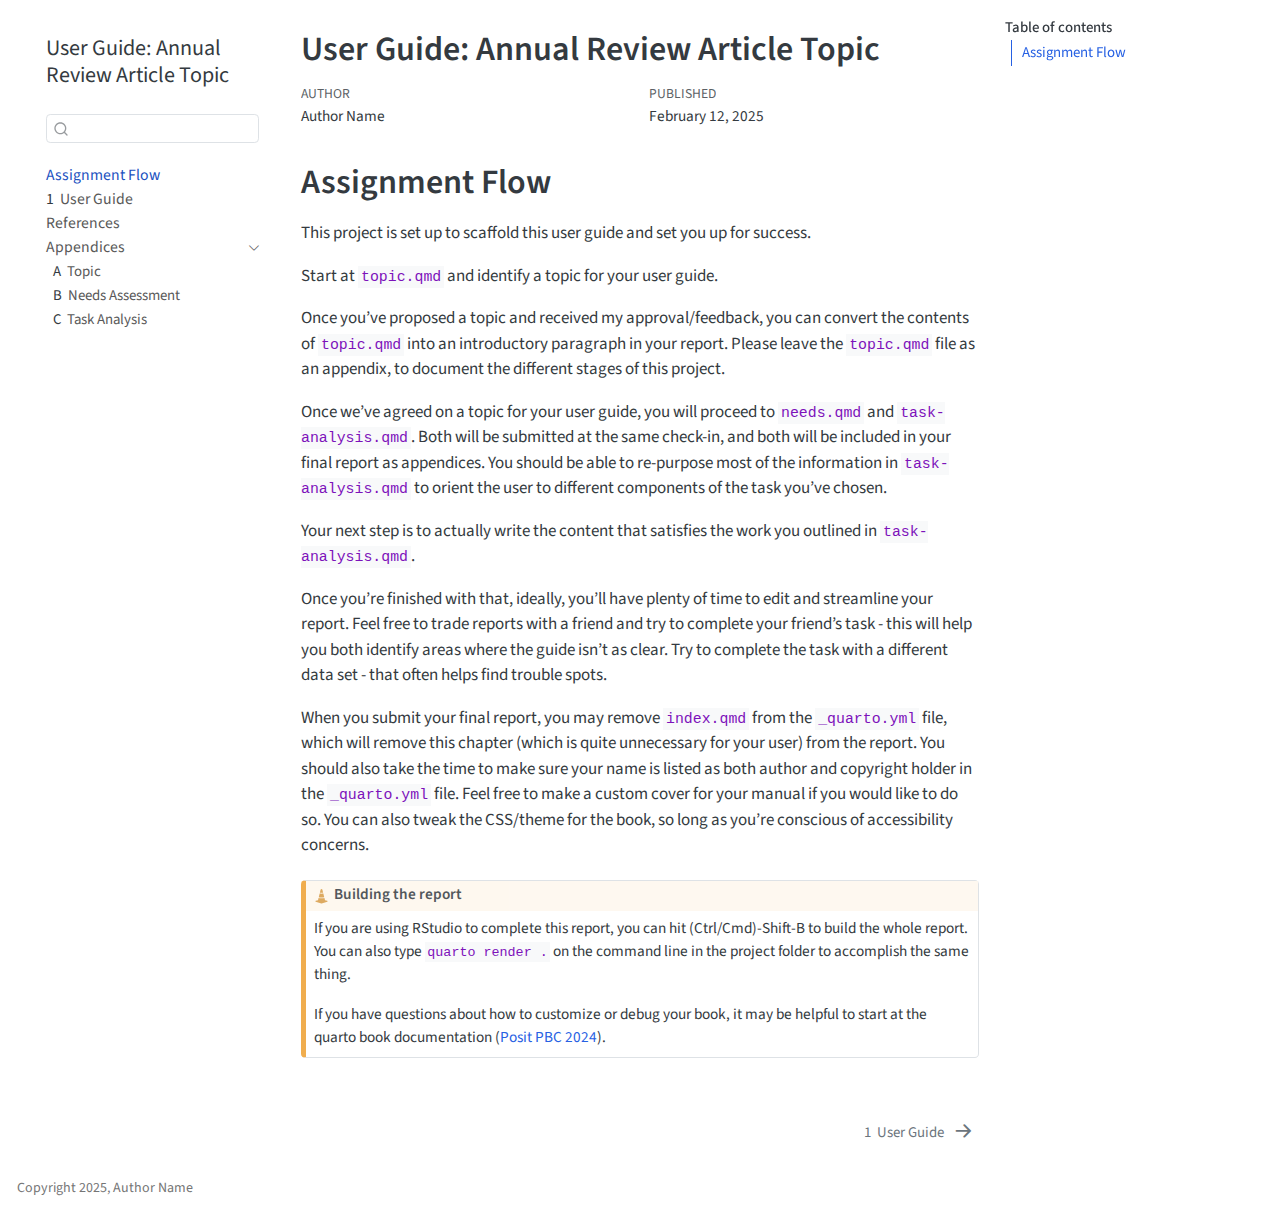
==== docs/index.html @ d57cb424 "will it commit" ====
<!DOCTYPE html>
<html xmlns="http://www.w3.org/1999/xhtml" lang="en" xml:lang="en"><head>

<meta charset="utf-8">
<meta name="generator" content="quarto-1.4.548">

<meta name="viewport" content="width=device-width, initial-scale=1.0, user-scalable=yes">

<meta name="author" content="Author Name">
<meta name="dcterms.date" content="2025-02-12">

<title>User Guide: Annual Review Article Topic</title>
<style>
code{white-space: pre-wrap;}
span.smallcaps{font-variant: small-caps;}
div.columns{display: flex; gap: min(4vw, 1.5em);}
div.column{flex: auto; overflow-x: auto;}
div.hanging-indent{margin-left: 1.5em; text-indent: -1.5em;}
ul.task-list{list-style: none;}
ul.task-list li input[type="checkbox"] {
  width: 0.8em;
  margin: 0 0.8em 0.2em -1em; /* quarto-specific, see https://github.com/quarto-dev/quarto-cli/issues/4556 */ 
  vertical-align: middle;
}
/* CSS for citations */
div.csl-bib-body { }
div.csl-entry {
  clear: both;
  margin-bottom: 0em;
}
.hanging-indent div.csl-entry {
  margin-left:2em;
  text-indent:-2em;
}
div.csl-left-margin {
  min-width:2em;
  float:left;
}
div.csl-right-inline {
  margin-left:2em;
  padding-left:1em;
}
div.csl-indent {
  margin-left: 2em;
}</style>


<script src="site_libs/quarto-nav/quarto-nav.js"></script>
<script src="site_libs/quarto-nav/headroom.min.js"></script>
<script src="site_libs/clipboard/clipboard.min.js"></script>
<script src="site_libs/quarto-search/autocomplete.umd.js"></script>
<script src="site_libs/quarto-search/fuse.min.js"></script>
<script src="site_libs/quarto-search/quarto-search.js"></script>
<meta name="quarto:offset" content="./">
<link href="./guide.html" rel="next">
<script src="site_libs/quarto-html/quarto.js"></script>
<script src="site_libs/quarto-html/popper.min.js"></script>
<script src="site_libs/quarto-html/tippy.umd.min.js"></script>
<script src="site_libs/quarto-html/anchor.min.js"></script>
<link href="site_libs/quarto-html/tippy.css" rel="stylesheet">
<link href="site_libs/quarto-html/quarto-syntax-highlighting.css" rel="stylesheet" id="quarto-text-highlighting-styles">
<script src="site_libs/bootstrap/bootstrap.min.js"></script>
<link href="site_libs/bootstrap/bootstrap-icons.css" rel="stylesheet">
<link href="site_libs/bootstrap/bootstrap.min.css" rel="stylesheet" id="quarto-bootstrap" data-mode="light">
<script id="quarto-search-options" type="application/json">{
  "location": "sidebar",
  "copy-button": false,
  "collapse-after": 3,
  "panel-placement": "start",
  "type": "textbox",
  "limit": 50,
  "keyboard-shortcut": [
    "f",
    "/",
    "s"
  ],
  "show-item-context": false,
  "language": {
    "search-no-results-text": "No results",
    "search-matching-documents-text": "matching documents",
    "search-copy-link-title": "Copy link to search",
    "search-hide-matches-text": "Hide additional matches",
    "search-more-match-text": "more match in this document",
    "search-more-matches-text": "more matches in this document",
    "search-clear-button-title": "Clear",
    "search-text-placeholder": "",
    "search-detached-cancel-button-title": "Cancel",
    "search-submit-button-title": "Submit",
    "search-label": "Search"
  }
}</script>


</head>

<body class="nav-sidebar floating">

<div id="quarto-search-results"></div>
  <header id="quarto-header" class="headroom fixed-top">
  <nav class="quarto-secondary-nav">
    <div class="container-fluid d-flex">
      <button type="button" class="quarto-btn-toggle btn" data-bs-toggle="collapse" data-bs-target=".quarto-sidebar-collapse-item" aria-controls="quarto-sidebar" aria-expanded="false" aria-label="Toggle sidebar navigation" onclick="if (window.quartoToggleHeadroom) { window.quartoToggleHeadroom(); }">
        <i class="bi bi-layout-text-sidebar-reverse"></i>
      </button>
        <nav class="quarto-page-breadcrumbs" aria-label="breadcrumb"><ol class="breadcrumb"><li class="breadcrumb-item"><a href="./index.html">Assignment Flow</a></li></ol></nav>
        <a class="flex-grow-1" role="button" data-bs-toggle="collapse" data-bs-target=".quarto-sidebar-collapse-item" aria-controls="quarto-sidebar" aria-expanded="false" aria-label="Toggle sidebar navigation" onclick="if (window.quartoToggleHeadroom) { window.quartoToggleHeadroom(); }">      
        </a>
      <button type="button" class="btn quarto-search-button" aria-label="" onclick="window.quartoOpenSearch();">
        <i class="bi bi-search"></i>
      </button>
    </div>
  </nav>
</header>
<!-- content -->
<div id="quarto-content" class="quarto-container page-columns page-rows-contents page-layout-article">
<!-- sidebar -->
  <nav id="quarto-sidebar" class="sidebar collapse collapse-horizontal quarto-sidebar-collapse-item sidebar-navigation floating overflow-auto">
    <div class="pt-lg-2 mt-2 text-left sidebar-header">
    <div class="sidebar-title mb-0 py-0">
      <a href="./">User Guide: Annual Review Article Topic</a> 
    </div>
      </div>
        <div class="mt-2 flex-shrink-0 align-items-center">
        <div class="sidebar-search">
        <div id="quarto-search" class="" title="Search"></div>
        </div>
        </div>
    <div class="sidebar-menu-container"> 
    <ul class="list-unstyled mt-1">
        <li class="sidebar-item">
  <div class="sidebar-item-container"> 
  <a href="./index.html" class="sidebar-item-text sidebar-link active">
 <span class="menu-text">Assignment Flow</span></a>
  </div>
</li>
        <li class="sidebar-item">
  <div class="sidebar-item-container"> 
  <a href="./guide.html" class="sidebar-item-text sidebar-link">
 <span class="menu-text"><span class="chapter-number">1</span>&nbsp; <span class="chapter-title">User Guide</span></span></a>
  </div>
</li>
        <li class="sidebar-item">
  <div class="sidebar-item-container"> 
  <a href="./references.html" class="sidebar-item-text sidebar-link">
 <span class="menu-text">References</span></a>
  </div>
</li>
        <li class="sidebar-item sidebar-item-section">
      <div class="sidebar-item-container"> 
            <a class="sidebar-item-text sidebar-link text-start" data-bs-toggle="collapse" data-bs-target="#quarto-sidebar-section-1" aria-expanded="true">
 <span class="menu-text">Appendices</span></a>
          <a class="sidebar-item-toggle text-start" data-bs-toggle="collapse" data-bs-target="#quarto-sidebar-section-1" aria-expanded="true" aria-label="Toggle section">
            <i class="bi bi-chevron-right ms-2"></i>
          </a> 
      </div>
      <ul id="quarto-sidebar-section-1" class="collapse list-unstyled sidebar-section depth1 show">  
          <li class="sidebar-item">
  <div class="sidebar-item-container"> 
  <a href="./topic.html" class="sidebar-item-text sidebar-link">
 <span class="menu-text"><span class="chapter-number">A</span>&nbsp; <span class="chapter-title">Topic</span></span></a>
  </div>
</li>
          <li class="sidebar-item">
  <div class="sidebar-item-container"> 
  <a href="./needs.html" class="sidebar-item-text sidebar-link">
 <span class="menu-text"><span class="chapter-number">B</span>&nbsp; <span class="chapter-title">Needs Assessment</span></span></a>
  </div>
</li>
          <li class="sidebar-item">
  <div class="sidebar-item-container"> 
  <a href="./task-analysis.html" class="sidebar-item-text sidebar-link">
 <span class="menu-text"><span class="chapter-number">C</span>&nbsp; <span class="chapter-title">Task Analysis</span></span></a>
  </div>
</li>
      </ul>
  </li>
    </ul>
    </div>
</nav>
<div id="quarto-sidebar-glass" class="quarto-sidebar-collapse-item" data-bs-toggle="collapse" data-bs-target=".quarto-sidebar-collapse-item"></div>
<!-- margin-sidebar -->
    <div id="quarto-margin-sidebar" class="sidebar margin-sidebar">
        <nav id="TOC" role="doc-toc" class="toc-active">
    <h2 id="toc-title">Table of contents</h2>
   
  <ul>
  <li><a href="#assignment-flow" id="toc-assignment-flow" class="nav-link active" data-scroll-target="#assignment-flow">Assignment Flow</a></li>
  </ul>
</nav>
    </div>
<!-- main -->
<main class="content" id="quarto-document-content">

<header id="title-block-header" class="quarto-title-block default">
<div class="quarto-title">
<h1 class="title">User Guide: Annual Review Article Topic</h1>
</div>



<div class="quarto-title-meta">

    <div>
    <div class="quarto-title-meta-heading">Author</div>
    <div class="quarto-title-meta-contents">
             <p>Author Name </p>
          </div>
  </div>
    
    <div>
    <div class="quarto-title-meta-heading">Published</div>
    <div class="quarto-title-meta-contents">
      <p class="date">February 12, 2025</p>
    </div>
  </div>
  
    
  </div>
  


</header>


<section id="assignment-flow" class="level1 unnumbered">
<h1 class="unnumbered">Assignment Flow</h1>
<p>This project is set up to scaffold this user guide and set you up for success.</p>
<p>Start at <code>topic.qmd</code> and identify a topic for your user guide.</p>
<p>Once you’ve proposed a topic and received my approval/feedback, you can convert the contents of <code>topic.qmd</code> into an introductory paragraph in your report. Please leave the <code>topic.qmd</code> file as an appendix, to document the different stages of this project.</p>
<p>Once we’ve agreed on a topic for your user guide, you will proceed to <code>needs.qmd</code> and <code>task-analysis.qmd</code>. Both will be submitted at the same check-in, and both will be included in your final report as appendices. You should be able to re-purpose most of the information in <code>task-analysis.qmd</code> to orient the user to different components of the task you’ve chosen.</p>
<p>Your next step is to actually write the content that satisfies the work you outlined in <code>task-analysis.qmd</code>.</p>
<p>Once you’re finished with that, ideally, you’ll have plenty of time to edit and streamline your report. Feel free to trade reports with a friend and try to complete your friend’s task - this will help you both identify areas where the guide isn’t as clear. Try to complete the task with a different data set - that often helps find trouble spots.</p>
<p>When you submit your final report, you may remove <code>index.qmd</code> from the <code>_quarto.yml</code> file, which will remove this chapter (which is quite unnecessary for your user) from the report. You should also take the time to make sure your name is listed as both author and copyright holder in the <code>_quarto.yml</code> file. Feel free to make a custom cover for your manual if you would like to do so. You can also tweak the CSS/theme for the book, so long as you’re conscious of accessibility concerns.</p>
<div class="callout callout-style-default callout-caution callout-titled">
<div class="callout-header d-flex align-content-center">
<div class="callout-icon-container">
<i class="callout-icon"></i>
</div>
<div class="callout-title-container flex-fill">
Building the report
</div>
</div>
<div class="callout-body-container callout-body">
<p>If you are using RStudio to complete this report, you can hit (Ctrl/Cmd)-Shift-B to build the whole report. You can also type <code>quarto render .</code> on the command line in the project folder to accomplish the same thing.</p>
<p>If you have questions about how to customize or debug your book, it may be helpful to start at the quarto book documentation <span class="citation" data-cites="positpbcCreatingBook2024">(<a href="references.html#ref-positpbcCreatingBook2024" role="doc-biblioref">Posit PBC 2024</a>)</span>.</p>
</div>
</div>


<div id="refs" class="references csl-bib-body hanging-indent" data-entry-spacing="0" role="list" style="display: none">
<div id="ref-positpbcCreatingBook2024" class="csl-entry" role="listitem">
Posit PBC. 2024. <span>“Creating a Book. Quarto.”</span> July 1, 2024. <a href="https://quarto.org/docs/books/">https://quarto.org/docs/books/</a>.
</div>
</div>
</section>

</main> <!-- /main -->
<script id="quarto-html-after-body" type="application/javascript">
window.document.addEventListener("DOMContentLoaded", function (event) {
  const toggleBodyColorMode = (bsSheetEl) => {
    const mode = bsSheetEl.getAttribute("data-mode");
    const bodyEl = window.document.querySelector("body");
    if (mode === "dark") {
      bodyEl.classList.add("quarto-dark");
      bodyEl.classList.remove("quarto-light");
    } else {
      bodyEl.classList.add("quarto-light");
      bodyEl.classList.remove("quarto-dark");
    }
  }
  const toggleBodyColorPrimary = () => {
    const bsSheetEl = window.document.querySelector("link#quarto-bootstrap");
    if (bsSheetEl) {
      toggleBodyColorMode(bsSheetEl);
    }
  }
  toggleBodyColorPrimary();  
  const icon = "";
  const anchorJS = new window.AnchorJS();
  anchorJS.options = {
    placement: 'right',
    icon: icon
  };
  anchorJS.add('.anchored');
  const isCodeAnnotation = (el) => {
    for (const clz of el.classList) {
      if (clz.startsWith('code-annotation-')) {                     
        return true;
      }
    }
    return false;
  }
  const clipboard = new window.ClipboardJS('.code-copy-button', {
    text: function(trigger) {
      const codeEl = trigger.previousElementSibling.cloneNode(true);
      for (const childEl of codeEl.children) {
        if (isCodeAnnotation(childEl)) {
          childEl.remove();
        }
      }
      return codeEl.innerText;
    }
  });
  clipboard.on('success', function(e) {
    // button target
    const button = e.trigger;
    // don't keep focus
    button.blur();
    // flash "checked"
    button.classList.add('code-copy-button-checked');
    var currentTitle = button.getAttribute("title");
    button.setAttribute("title", "Copied!");
    let tooltip;
    if (window.bootstrap) {
      button.setAttribute("data-bs-toggle", "tooltip");
      button.setAttribute("data-bs-placement", "left");
      button.setAttribute("data-bs-title", "Copied!");
      tooltip = new bootstrap.Tooltip(button, 
        { trigger: "manual", 
          customClass: "code-copy-button-tooltip",
          offset: [0, -8]});
      tooltip.show();    
    }
    setTimeout(function() {
      if (tooltip) {
        tooltip.hide();
        button.removeAttribute("data-bs-title");
        button.removeAttribute("data-bs-toggle");
        button.removeAttribute("data-bs-placement");
      }
      button.setAttribute("title", currentTitle);
      button.classList.remove('code-copy-button-checked');
    }, 1000);
    // clear code selection
    e.clearSelection();
  });
  function tippyHover(el, contentFn, onTriggerFn, onUntriggerFn) {
    const config = {
      allowHTML: true,
      maxWidth: 500,
      delay: 100,
      arrow: false,
      appendTo: function(el) {
          return el.parentElement;
      },
      interactive: true,
      interactiveBorder: 10,
      theme: 'quarto',
      placement: 'bottom-start',
    };
    if (contentFn) {
      config.content = contentFn;
    }
    if (onTriggerFn) {
      config.onTrigger = onTriggerFn;
    }
    if (onUntriggerFn) {
      config.onUntrigger = onUntriggerFn;
    }
    window.tippy(el, config); 
  }
  const noterefs = window.document.querySelectorAll('a[role="doc-noteref"]');
  for (var i=0; i<noterefs.length; i++) {
    const ref = noterefs[i];
    tippyHover(ref, function() {
      // use id or data attribute instead here
      let href = ref.getAttribute('data-footnote-href') || ref.getAttribute('href');
      try { href = new URL(href).hash; } catch {}
      const id = href.replace(/^#\/?/, "");
      const note = window.document.getElementById(id);
      return note.innerHTML;
    });
  }
  const xrefs = window.document.querySelectorAll('a.quarto-xref');
  const processXRef = (id, note) => {
    // Strip column container classes
    const stripColumnClz = (el) => {
      el.classList.remove("page-full", "page-columns");
      if (el.children) {
        for (const child of el.children) {
          stripColumnClz(child);
        }
      }
    }
    stripColumnClz(note)
    if (id === null || id.startsWith('sec-')) {
      // Special case sections, only their first couple elements
      const container = document.createElement("div");
      if (note.children && note.children.length > 2) {
        container.appendChild(note.children[0].cloneNode(true));
        for (let i = 1; i < note.children.length; i++) {
          const child = note.children[i];
          if (child.tagName === "P" && child.innerText === "") {
            continue;
          } else {
            container.appendChild(child.cloneNode(true));
            break;
          }
        }
        if (window.Quarto?.typesetMath) {
          window.Quarto.typesetMath(container);
        }
        return container.innerHTML
      } else {
        if (window.Quarto?.typesetMath) {
          window.Quarto.typesetMath(note);
        }
        return note.innerHTML;
      }
    } else {
      // Remove any anchor links if they are present
      const anchorLink = note.querySelector('a.anchorjs-link');
      if (anchorLink) {
        anchorLink.remove();
      }
      if (window.Quarto?.typesetMath) {
        window.Quarto.typesetMath(note);
      }
      // TODO in 1.5, we should make sure this works without a callout special case
      if (note.classList.contains("callout")) {
        return note.outerHTML;
      } else {
        return note.innerHTML;
      }
    }
  }
  for (var i=0; i<xrefs.length; i++) {
    const xref = xrefs[i];
    tippyHover(xref, undefined, function(instance) {
      instance.disable();
      let url = xref.getAttribute('href');
      let hash = undefined; 
      if (url.startsWith('#')) {
        hash = url;
      } else {
        try { hash = new URL(url).hash; } catch {}
      }
      if (hash) {
        const id = hash.replace(/^#\/?/, "");
        const note = window.document.getElementById(id);
        if (note !== null) {
          try {
            const html = processXRef(id, note.cloneNode(true));
            instance.setContent(html);
          } finally {
            instance.enable();
            instance.show();
          }
        } else {
          // See if we can fetch this
          fetch(url.split('#')[0])
          .then(res => res.text())
          .then(html => {
            const parser = new DOMParser();
            const htmlDoc = parser.parseFromString(html, "text/html");
            const note = htmlDoc.getElementById(id);
            if (note !== null) {
              const html = processXRef(id, note);
              instance.setContent(html);
            } 
          }).finally(() => {
            instance.enable();
            instance.show();
          });
        }
      } else {
        // See if we can fetch a full url (with no hash to target)
        // This is a special case and we should probably do some content thinning / targeting
        fetch(url)
        .then(res => res.text())
        .then(html => {
          const parser = new DOMParser();
          const htmlDoc = parser.parseFromString(html, "text/html");
          const note = htmlDoc.querySelector('main.content');
          if (note !== null) {
            // This should only happen for chapter cross references
            // (since there is no id in the URL)
            // remove the first header
            if (note.children.length > 0 && note.children[0].tagName === "HEADER") {
              note.children[0].remove();
            }
            const html = processXRef(null, note);
            instance.setContent(html);
          } 
        }).finally(() => {
          instance.enable();
          instance.show();
        });
      }
    }, function(instance) {
    });
  }
      let selectedAnnoteEl;
      const selectorForAnnotation = ( cell, annotation) => {
        let cellAttr = 'data-code-cell="' + cell + '"';
        let lineAttr = 'data-code-annotation="' +  annotation + '"';
        const selector = 'span[' + cellAttr + '][' + lineAttr + ']';
        return selector;
      }
      const selectCodeLines = (annoteEl) => {
        const doc = window.document;
        const targetCell = annoteEl.getAttribute("data-target-cell");
        const targetAnnotation = annoteEl.getAttribute("data-target-annotation");
        const annoteSpan = window.document.querySelector(selectorForAnnotation(targetCell, targetAnnotation));
        const lines = annoteSpan.getAttribute("data-code-lines").split(",");
        const lineIds = lines.map((line) => {
          return targetCell + "-" + line;
        })
        let top = null;
        let height = null;
        let parent = null;
        if (lineIds.length > 0) {
            //compute the position of the single el (top and bottom and make a div)
            const el = window.document.getElementById(lineIds[0]);
            top = el.offsetTop;
            height = el.offsetHeight;
            parent = el.parentElement.parentElement;
          if (lineIds.length > 1) {
            const lastEl = window.document.getElementById(lineIds[lineIds.length - 1]);
            const bottom = lastEl.offsetTop + lastEl.offsetHeight;
            height = bottom - top;
          }
          if (top !== null && height !== null && parent !== null) {
            // cook up a div (if necessary) and position it 
            let div = window.document.getElementById("code-annotation-line-highlight");
            if (div === null) {
              div = window.document.createElement("div");
              div.setAttribute("id", "code-annotation-line-highlight");
              div.style.position = 'absolute';
              parent.appendChild(div);
            }
            div.style.top = top - 2 + "px";
            div.style.height = height + 4 + "px";
            div.style.left = 0;
            let gutterDiv = window.document.getElementById("code-annotation-line-highlight-gutter");
            if (gutterDiv === null) {
              gutterDiv = window.document.createElement("div");
              gutterDiv.setAttribute("id", "code-annotation-line-highlight-gutter");
              gutterDiv.style.position = 'absolute';
              const codeCell = window.document.getElementById(targetCell);
              const gutter = codeCell.querySelector('.code-annotation-gutter');
              gutter.appendChild(gutterDiv);
            }
            gutterDiv.style.top = top - 2 + "px";
            gutterDiv.style.height = height + 4 + "px";
          }
          selectedAnnoteEl = annoteEl;
        }
      };
      const unselectCodeLines = () => {
        const elementsIds = ["code-annotation-line-highlight", "code-annotation-line-highlight-gutter"];
        elementsIds.forEach((elId) => {
          const div = window.document.getElementById(elId);
          if (div) {
            div.remove();
          }
        });
        selectedAnnoteEl = undefined;
      };
        // Handle positioning of the toggle
    window.addEventListener(
      "resize",
      throttle(() => {
        elRect = undefined;
        if (selectedAnnoteEl) {
          selectCodeLines(selectedAnnoteEl);
        }
      }, 10)
    );
    function throttle(fn, ms) {
    let throttle = false;
    let timer;
      return (...args) => {
        if(!throttle) { // first call gets through
            fn.apply(this, args);
            throttle = true;
        } else { // all the others get throttled
            if(timer) clearTimeout(timer); // cancel #2
            timer = setTimeout(() => {
              fn.apply(this, args);
              timer = throttle = false;
            }, ms);
        }
      };
    }
      // Attach click handler to the DT
      const annoteDls = window.document.querySelectorAll('dt[data-target-cell]');
      for (const annoteDlNode of annoteDls) {
        annoteDlNode.addEventListener('click', (event) => {
          const clickedEl = event.target;
          if (clickedEl !== selectedAnnoteEl) {
            unselectCodeLines();
            const activeEl = window.document.querySelector('dt[data-target-cell].code-annotation-active');
            if (activeEl) {
              activeEl.classList.remove('code-annotation-active');
            }
            selectCodeLines(clickedEl);
            clickedEl.classList.add('code-annotation-active');
          } else {
            // Unselect the line
            unselectCodeLines();
            clickedEl.classList.remove('code-annotation-active');
          }
        });
      }
  const findCites = (el) => {
    const parentEl = el.parentElement;
    if (parentEl) {
      const cites = parentEl.dataset.cites;
      if (cites) {
        return {
          el,
          cites: cites.split(' ')
        };
      } else {
        return findCites(el.parentElement)
      }
    } else {
      return undefined;
    }
  };
  var bibliorefs = window.document.querySelectorAll('a[role="doc-biblioref"]');
  for (var i=0; i<bibliorefs.length; i++) {
    const ref = bibliorefs[i];
    const citeInfo = findCites(ref);
    if (citeInfo) {
      tippyHover(citeInfo.el, function() {
        var popup = window.document.createElement('div');
        citeInfo.cites.forEach(function(cite) {
          var citeDiv = window.document.createElement('div');
          citeDiv.classList.add('hanging-indent');
          citeDiv.classList.add('csl-entry');
          var biblioDiv = window.document.getElementById('ref-' + cite);
          if (biblioDiv) {
            citeDiv.innerHTML = biblioDiv.innerHTML;
          }
          popup.appendChild(citeDiv);
        });
        return popup.innerHTML;
      });
    }
  }
});
</script>
<nav class="page-navigation">
  <div class="nav-page nav-page-previous">
  </div>
  <div class="nav-page nav-page-next">
      <a href="./guide.html" class="pagination-link" aria-label="<span class='chapter-number'>1</span>&nbsp; <span class='chapter-title'>User Guide</span>">
        <span class="nav-page-text"><span class="chapter-number">1</span>&nbsp; <span class="chapter-title">User Guide</span></span> <i class="bi bi-arrow-right-short"></i>
      </a>
  </div>
</nav>
</div> <!-- /content -->
<footer class="footer">
  <div class="nav-footer">
    <div class="nav-footer-left">
<p>Copyright 2025, Author Name</p>
</div>   
    <div class="nav-footer-center">
      &nbsp;
    </div>
    <div class="nav-footer-right">
      &nbsp;
    </div>
  </div>
</footer>




</body></html>
---- docs/site_libs/quarto-html/tippy.css ----
.tippy-box[data-animation=fade][data-state=hidden]{opacity:0}[data-tippy-root]{max-width:calc(100vw - 10px)}.tippy-box{position:relative;background-color:#333;color:#fff;border-radius:4px;font-size:14px;line-height:1.4;white-space:normal;outline:0;transition-property:transform,visibility,opacity}.tippy-box[data-placement^=top]>.tippy-arrow{bottom:0}.tippy-box[data-placement^=top]>.tippy-arrow:before{bottom:-7px;left:0;border-width:8px 8px 0;border-top-color:initial;transform-origin:center top}.tippy-box[data-placement^=bottom]>.tippy-arrow{top:0}.tippy-box[data-placement^=bottom]>.tippy-arrow:before{top:-7px;left:0;border-width:0 8px 8px;border-bottom-color:initial;transform-origin:center bottom}.tippy-box[data-placement^=left]>.tippy-arrow{right:0}.tippy-box[data-placement^=left]>.tippy-arrow:before{border-width:8px 0 8px 8px;border-left-color:initial;right:-7px;transform-origin:center left}.tippy-box[data-placement^=right]>.tippy-arrow{left:0}.tippy-box[data-placement^=right]>.tippy-arrow:before{left:-7px;border-width:8px 8px 8px 0;border-right-color:initial;transform-origin:center right}.tippy-box[data-inertia][data-state=visible]{transition-timing-function:cubic-bezier(.54,1.5,.38,1.11)}.tippy-arrow{width:16px;height:16px;color:#333}.tippy-arrow:before{content:"";position:absolute;border-color:transparent;border-style:solid}.tippy-content{position:relative;padding:5px 9px;z-index:1}
---- docs/site_libs/quarto-html/quarto-syntax-highlighting.css ----
/* quarto syntax highlight colors */
:root {
  --quarto-hl-ot-color: #d91e18;
  --quarto-hl-at-color: #a55a00;
  --quarto-hl-ss-color: #008000;
  --quarto-hl-an-color: #696969;
  --quarto-hl-fu-color: #06287e;
  --quarto-hl-st-color: #008000;
  --quarto-hl-cf-color: #d91e18;
  --quarto-hl-op-color: #00769e;
  --quarto-hl-er-color: #7928a1;
  --quarto-hl-bn-color: #7928a1;
  --quarto-hl-al-color: #7928a1;
  --quarto-hl-va-color: #a55a00;
  --quarto-hl-bu-color: inherit;
  --quarto-hl-ex-color: inherit;
  --quarto-hl-pp-color: #7928a1;
  --quarto-hl-in-color: #696969;
  --quarto-hl-vs-color: #008000;
  --quarto-hl-wa-color: #696969;
  --quarto-hl-do-color: #696969;
  --quarto-hl-im-color: inherit;
  --quarto-hl-ch-color: #008000;
  --quarto-hl-dt-color: #7928a1;
  --quarto-hl-fl-color: #a55a00;
  --quarto-hl-co-color: #696969;
  --quarto-hl-cv-color: #696969;
  --quarto-hl-cn-color: #d91e18;
  --quarto-hl-sc-color: #00769e;
  --quarto-hl-dv-color: #7928a1;
  --quarto-hl-kw-color: #d91e18;
}

/* other quarto variables */
:root {
  --quarto-font-monospace: SFMono-Regular, Menlo, Monaco, Consolas, "Liberation Mono", "Courier New", monospace;
}

pre > code.sourceCode > span {
  color: #545454;
}

code span {
  color: #545454;
}

code.sourceCode > span {
  color: #545454;
}

div.sourceCode,
div.sourceCode pre.sourceCode {
  color: #545454;
}

code span.ot {
  color: #d91e18;
  font-style: inherit;
}

code span.at {
  color: #a55a00;
  font-style: inherit;
}

code span.ss {
  color: #008000;
  font-style: inherit;
}

code span.an {
  color: #696969;
  font-style: inherit;
}

code span.fu {
  color: #06287e;
  font-style: inherit;
}

code span.st {
  color: #008000;
  font-style: inherit;
}

code span.cf {
  color: #d91e18;
  font-style: inherit;
}

code span.op {
  color: #00769e;
  font-style: inherit;
}

code span.er {
  color: #7928a1;
  font-style: inherit;
}

code span.bn {
  color: #7928a1;
  font-style: inherit;
}

code span.al {
  color: #7928a1;
  font-style: inherit;
}

code span.va {
  color: #a55a00;
  font-style: inherit;
}

code span.bu {
  font-style: inherit;
}

code span.ex {
  font-style: inherit;
}

code span.pp {
  color: #7928a1;
  font-style: inherit;
}

code span.in {
  color: #696969;
  font-style: inherit;
}

code span.vs {
  color: #008000;
  font-style: inherit;
}

code span.wa {
  color: #696969;
  font-style: italic;
}

code span.do {
  color: #696969;
  font-style: italic;
}

code span.im {
  font-style: inherit;
}

code span.ch {
  color: #008000;
  font-style: inherit;
}

code span.dt {
  color: #7928a1;
  font-style: inherit;
}

code span.fl {
  color: #a55a00;
  font-style: inherit;
}

code span.co {
  color: #696969;
  font-style: inherit;
}

code span.cv {
  color: #696969;
  font-style: italic;
}

code span.cn {
  color: #d91e18;
  font-style: inherit;
}

code span.sc {
  color: #00769e;
  font-style: inherit;
}

code span.dv {
  color: #7928a1;
  font-style: inherit;
}

code span.kw {
  color: #d91e18;
  font-style: inherit;
}

.prevent-inlining {
  content: "</";
}

/*# sourceMappingURL=debc5d5d77c3f9108843748ff7464032.css.map */
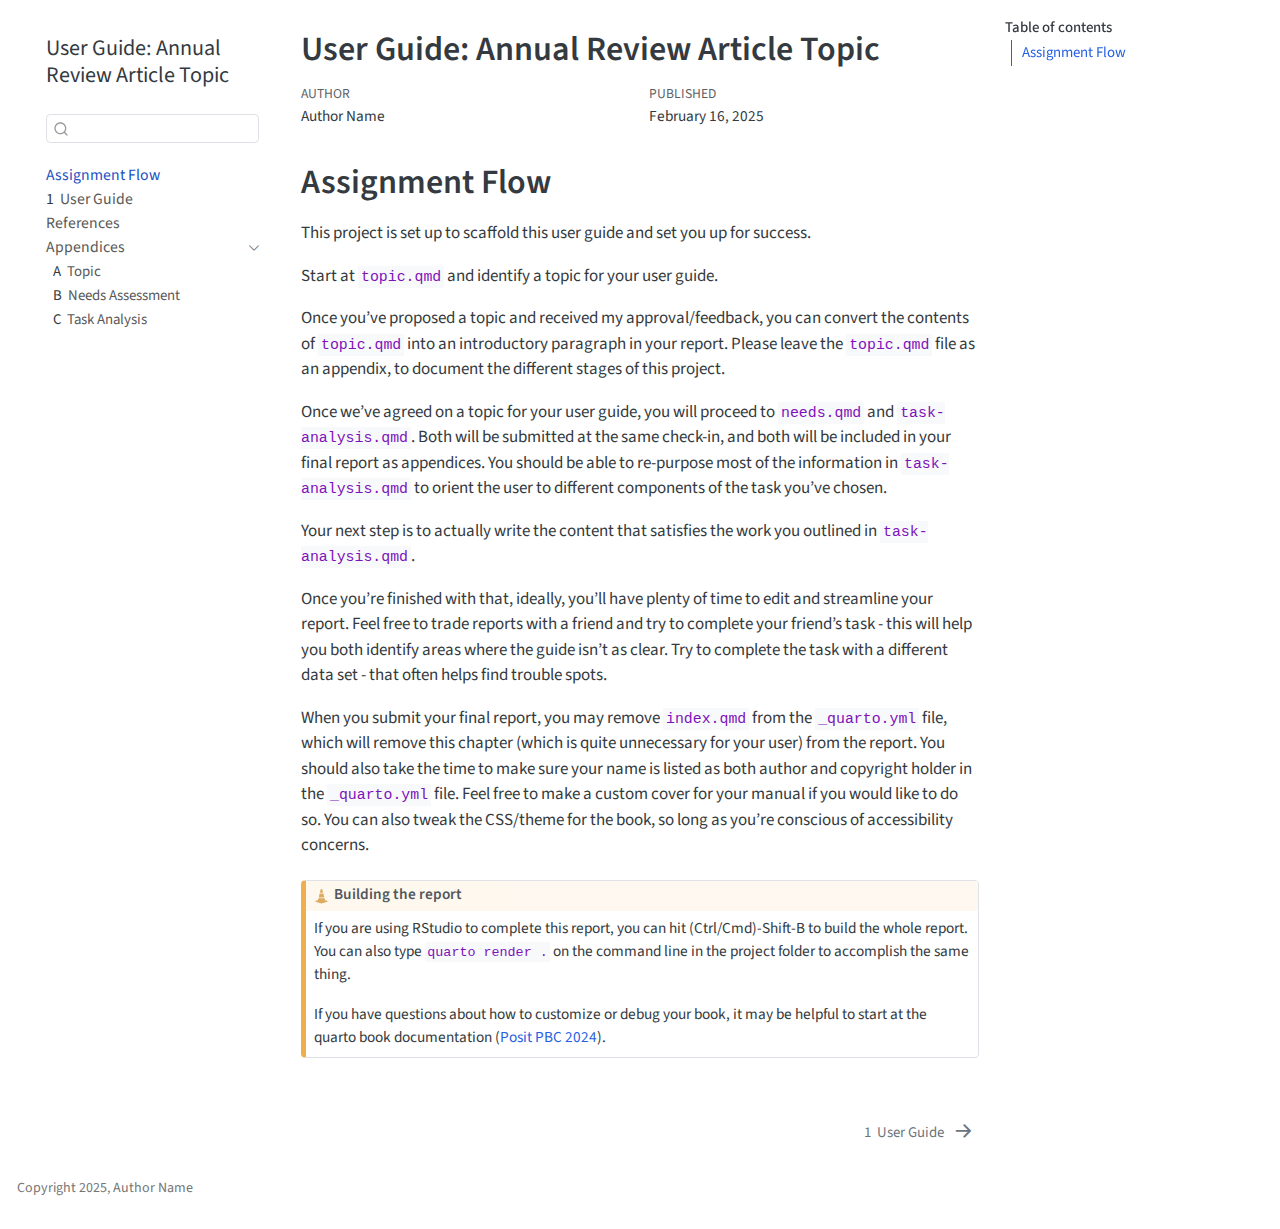
==== commit c87a3eb1: "next commit" ====
--- a/docs/index.html
+++ b/docs/index.html
@@ -7,7 +7,7 @@
 <meta name="viewport" content="width=device-width, initial-scale=1.0, user-scalable=yes">
 
 <meta name="author" content="Author Name">
-<meta name="dcterms.date" content="2025-02-12">
+<meta name="dcterms.date" content="2025-02-16">
 
 <title>User Guide: Annual Review Article Topic</title>
 <style>
@@ -210,7 +210,7 @@
     <div>
     <div class="quarto-title-meta-heading">Published</div>
     <div class="quarto-title-meta-contents">
-      <p class="date">February 12, 2025</p>
+      <p class="date">February 16, 2025</p>
     </div>
   </div>
   
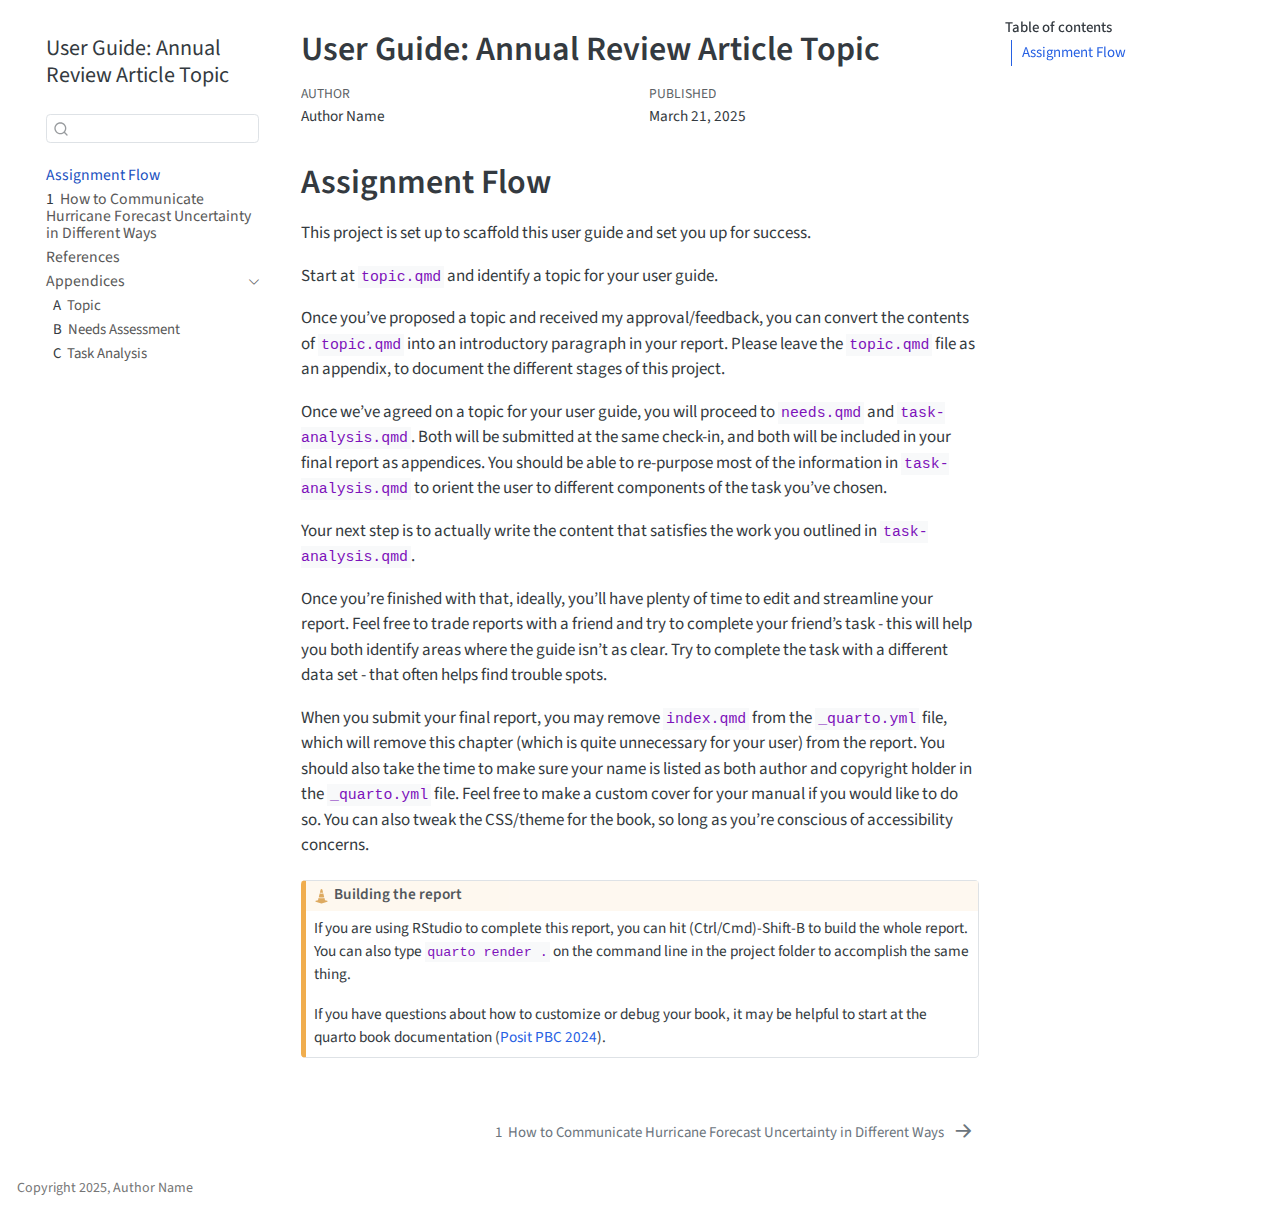
==== commit 287e1203: "All other examples using other data was removed" ====
--- a/docs/index.html
+++ b/docs/index.html
@@ -7,7 +7,7 @@
 <meta name="viewport" content="width=device-width, initial-scale=1.0, user-scalable=yes">
 
 <meta name="author" content="Author Name">
-<meta name="dcterms.date" content="2025-02-16">
+<meta name="dcterms.date" content="2025-03-21">
 
 <title>User Guide: Annual Review Article Topic</title>
 <style>
@@ -136,7 +136,7 @@
         <li class="sidebar-item">
   <div class="sidebar-item-container"> 
   <a href="./guide.html" class="sidebar-item-text sidebar-link">
- <span class="menu-text"><span class="chapter-number">1</span>&nbsp; <span class="chapter-title">User Guide</span></span></a>
+ <span class="menu-text"><span class="chapter-number">1</span>&nbsp; <span class="chapter-title">How to Communicate Hurricane Forecast Uncertainty in Different Ways</span></span></a>
   </div>
 </li>
         <li class="sidebar-item">
@@ -210,7 +210,7 @@
     <div>
     <div class="quarto-title-meta-heading">Published</div>
     <div class="quarto-title-meta-contents">
-      <p class="date">February 16, 2025</p>
+      <p class="date">March 21, 2025</p>
     </div>
   </div>
   
@@ -646,8 +646,8 @@
   <div class="nav-page nav-page-previous">
   </div>
   <div class="nav-page nav-page-next">
-      <a href="./guide.html" class="pagination-link" aria-label="<span class='chapter-number'>1</span>&nbsp; <span class='chapter-title'>User Guide</span>">
-        <span class="nav-page-text"><span class="chapter-number">1</span>&nbsp; <span class="chapter-title">User Guide</span></span> <i class="bi bi-arrow-right-short"></i>
+      <a href="./guide.html" class="pagination-link" aria-label="<span class='chapter-number'>1</span>&nbsp; <span class='chapter-title'>How to Communicate Hurricane Forecast Uncertainty in Different Ways</span>">
+        <span class="nav-page-text"><span class="chapter-number">1</span>&nbsp; <span class="chapter-title">How to Communicate Hurricane Forecast Uncertainty in Different Ways</span></span> <i class="bi bi-arrow-right-short"></i>
       </a>
   </div>
 </nav>
